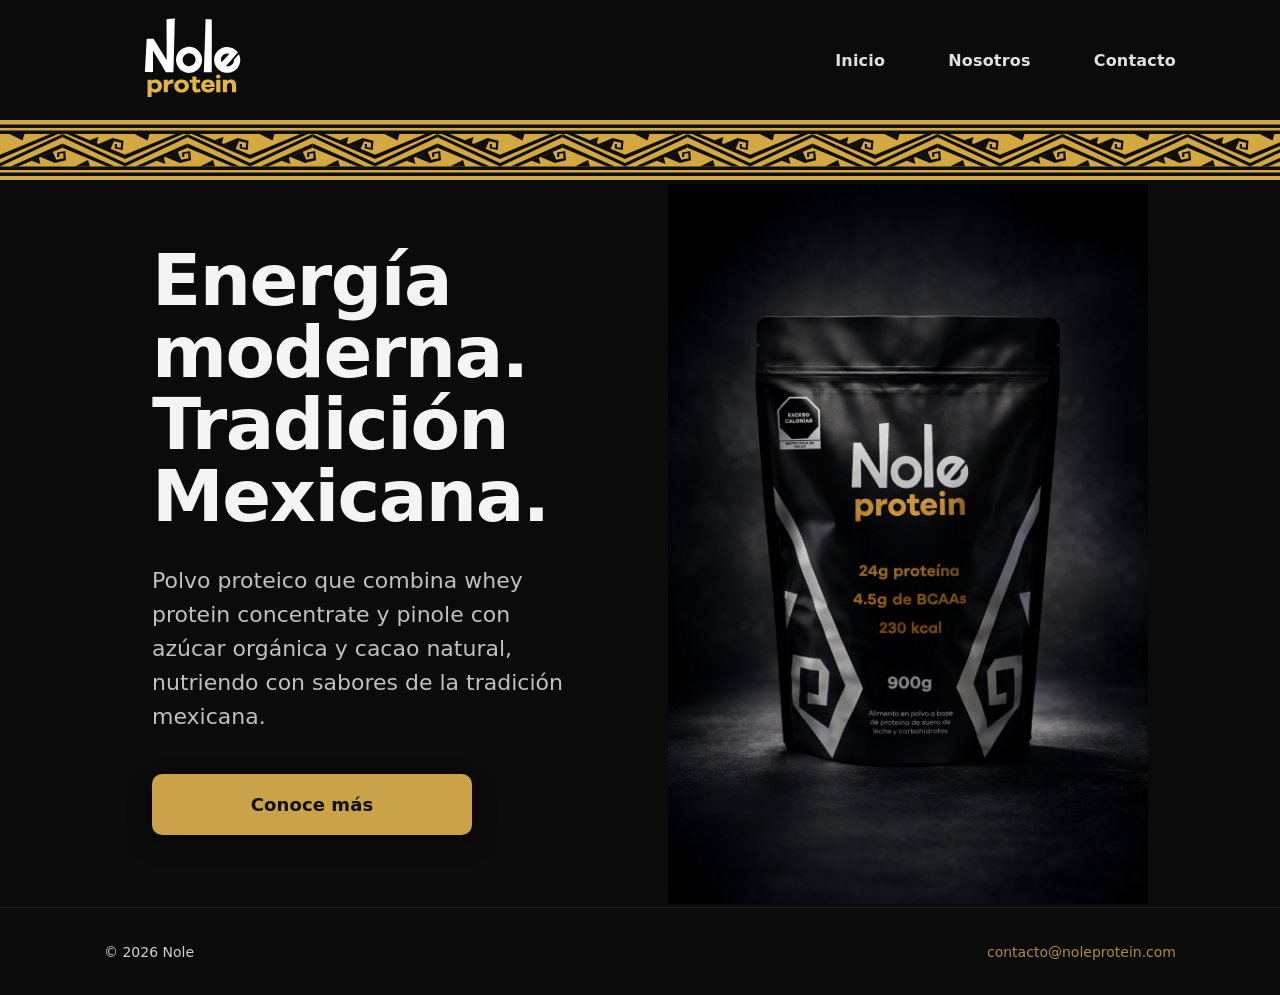
==== index.html @ 372ef3c8 "Spanish homepage copy update + new contact email" ====
<!doctype html>
<html lang="es">
<head>
  <meta charset="utf-8" />
  <meta name="viewport" content="width=device-width,initial-scale=1" />
  <title>Nole Protein</title>
  <link rel="stylesheet" href="./style.css" />
</head>
<body>

  <div class="container">
    <header class="site-header">
      <a class="brand" href="./index.html" aria-label="Inicio de Nole Protein">
        <img src="./assets/logo.svg" alt="Proteína Nole" />
      </a>

      <nav class="nav" aria-label="Principal">
        <a href="./index.html">Inicio</a>
        <a href="./about.html">Nosotros</a>
        <a href="mailto:contacto@noleprotein.com">Contacto</a>
      </nav>
    </header>
  </div>

  <div class="pattern-strip" role="presentation"></div>

  <main class="page">
    <div class="container">
      <section class="split">
        <div class="panel-left">
          <h1 class="h1">Energía moderna. Tradición Mexicana.</h1>
          <p class="lede">Polvo proteico que combina whey protein concentrate y pinole con azúcar orgánica y cacao natural, nutriendo con sabores de la tradición mexicana.</p>
          <a class="btn" href="./about.html">Conoce más</a>
        </div>

        <div class="panel-right">
          <img class="hero-media" src="./assets/product.png" alt="Maqueta del empaque de Nole Protein" />
        </div>
      </section>
    </div>
  </main>

  <footer class="site-footer">
    <div class="container footer-inner">
      <div class="footer-left">&copy; <span id="year"></span> Nole</div>
      <div class="footer-right">
        <a href="mailto:contacto@noleprotein.com">contacto@noleprotein.com</a>
      </div>
    </div>
  </footer>

  <script>
    document.getElementById("year").textContent = new Date().getFullYear();
  </script>

</body>
</html>
---- style.css ----
:root{
  --bg:#0b0b0b;
  --panel:#101010;
  --panel-2:#0f0f0f;
  --text:#f4f4f4;
  --muted:rgba(244,244,244,.78);
  --stroke:rgba(255,255,255,.12);
  --gold:#caa24a;

  --container:1120px;
  --radius:18px;
  --header-h:120px;
  --strip-h:60px;
  --footer-h:88px;
}

*{box-sizing:border-box}
html,body{height:100%}
body{
  margin:0;
  font-family: system-ui, -apple-system, Segoe UI, Roboto, Inter, Arial, sans-serif;
  background:var(--bg);
  color:var(--text);
}

a{color:inherit;text-decoration:none}
img{max-width:100%;display:block}

.container{
  max-width:var(--container);
  margin:0 auto;
  padding:0 24px;
}

/* Header */
.site-header{
  height:var(--header-h);
  display:flex;
  align-items:center;
  justify-content:space-between;
  gap:24px;
}

.brand{
  display:flex;
  align-items:center;
  gap:12px;
}

.brand img{
  height:112px;
  width:auto;
}

.nav{
  display:flex;
  gap:63px;
  font-weight:600;
  letter-spacing:.2px;
}

.nav a{ opacity:.92; }
.nav a:hover{
  opacity:1;
  text-decoration:underline;
  text-underline-offset:6px;
}

/* Pattern strip */
.pattern-strip{
  height:var(--strip-h);
  width:100%;
  background-image:url("./assets/pattern.svg");
  background-repeat:repeat-x;
  background-position:left center;
  background-size:auto var(--strip-h);
}

/* Page layout */
.page{
  min-height:calc(100vh - var(--header-h) - var(--strip-h) - var(--footer-h));
  display:flex;
  align-items:stretch;
}

.split{
  display:grid;
  grid-template-columns:1fr 1fr;
  align-items:stretch;
  width:100%;
}

/* Left panel */
.panel-left{
  display:flex;
  flex-direction:column;
  justify-content:center;
  padding:64px 56px 72px 48px;
  background:none;
}

/* Right panel */
.panel-right{
  display:flex;
  align-items:center;
  justify-content:center;
  background:var(--bg);
  padding:0;
  overflow:hidden;
}

/* Hero image — equal padding top/bottom via parent's padding */
.hero-media{
  width:100%;
  max-width:480px;
  height:auto;
  object-fit:contain;
}

/* Typography */
.h1{
  font-size:72px;
  line-height:1.0;
  letter-spacing:-1.5px;
  margin:0 0 32px;
  font-weight:800;
}

.h2{
  font-size:27px;
  line-height:1.05;
  letter-spacing:-.9px;
  margin:0 0 18px;
  font-weight:800;
}

.lede{
  font-size:22px;
  line-height:1.55;
  color:var(--muted);
  margin:0 0 40px;
  max-width:38ch;
}

.body{
  font-size:18px;
  line-height:1.65;
  color:var(--muted);
  margin:0 0 18px;
  max-width:58ch;
}

.panel-left .body:nth-of-type(2){
  font-size:27px;
  line-height:1.05;
  font-weight:800;
  color:var(--text);
}

/* Button */
.btn{
  display:inline-flex;
  align-items:center;
  justify-content:center;
  padding:20px 0;
  border-radius:10px;
  font-weight:700;
  font-size:18px;
  background:var(--gold);
  color:#121212;
  border:0;
  cursor:pointer;
  width:320px;
  max-width:100%;
  box-shadow:0 8px 24px rgba(0,0,0,.3);
  letter-spacing:.1px;
}
.btn:hover{ filter:brightness(1.06) }
.btn:active{ transform:translateY(1px) }

/* About portrait */
.portrait{
  width:min(540px,100%);
  border-radius:14px;
  overflow:hidden;
  box-shadow:0 18px 42px rgba(0,0,0,.45);
}

/* Footer */
.site-footer{
  height:var(--footer-h);
  display:flex;
  align-items:center;
  border-top:1px solid rgba(255,255,255,0.08);
  background:#0b0b0b;
}

.footer-inner{
  display:flex;
  align-items:center;
  justify-content:space-between;
  font-size:14px;
  opacity:.85;
  width:100%;
}

.footer-right a{
  text-decoration:none;
  color:#caa24c;
}

.footer-right a:hover{ opacity:1; }

.nav-link--shop{
  color:var(--accent);
  font-weight:600;
}

/* Mobile */
@media (max-width:900px){
  .split{ grid-template-columns:1fr }
  .panel-left{ padding:40px 28px; }
  .panel-right{ min-height:360px; padding:40px 28px; }
  .h1{ font-size:44px; }
  .h2{ font-size:28.5px; }
  .panel-left .body:nth-of-type(2){ font-size:28.5px; }
  .lede{ font-size:20px; }
  .btn{ width:100%; }
}
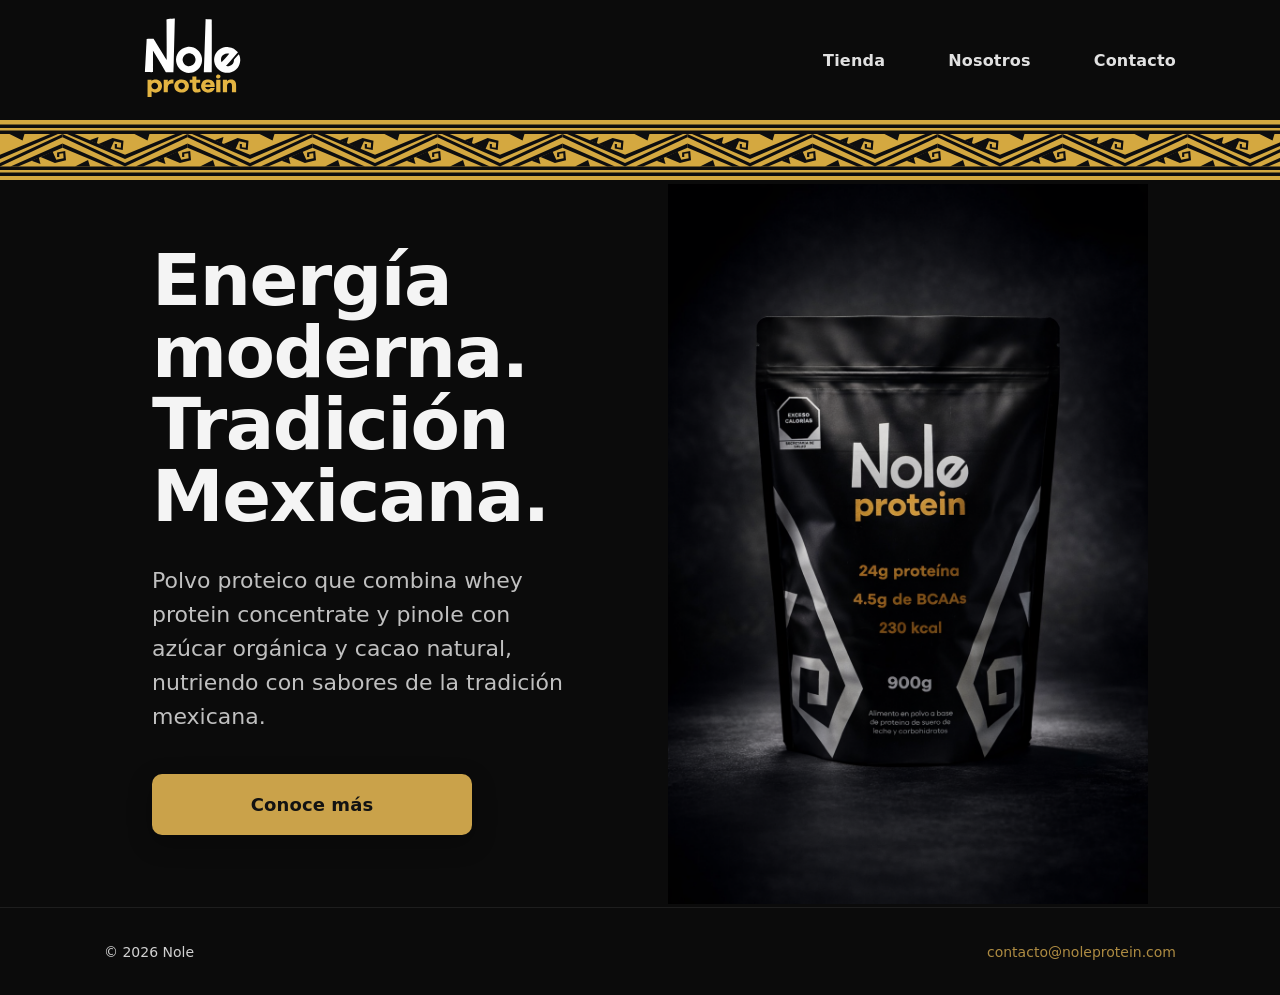
==== commit 7b1feac1: "Layout fixes, about portrait alignment, Spanish pages, contact + gracias pages" ====
--- a/index.html
+++ b/index.html
@@ -15,9 +15,9 @@
       </a>
 
       <nav class="nav" aria-label="Principal">
-        <a href="./index.html">Inicio</a>
+        <a href="coming-soon.html">Tienda</a>
         <a href="./about.html">Nosotros</a>
-        <a href="mailto:contacto@noleprotein.com">Contacto</a>
+        <a href="./contacto.html">Contacto</a>
       </nav>
     </header>
   </div>
--- a/style.css
+++ b/style.css
@@ -83,6 +83,109 @@
   align-items:stretch;
 }
 
+.coming-soon{
+  min-height:calc(100vh - var(--header-h) - var(--strip-h) - var(--footer-h));
+  display:flex;
+}
+
+.coming-soon-inner{
+  width:100%;
+  display:flex;
+  align-items:center;
+  padding-top:clamp(40px, 8vh, 96px);
+  padding-bottom:clamp(40px, 8vh, 96px);
+}
+
+.coming-soon-inner > div{
+  max-width:720px;
+}
+
+.contact-page{
+  min-height:calc(100vh - var(--header-h) - var(--strip-h) - var(--footer-h));
+  display:flex;
+}
+
+.contact-inner{
+  width:100%;
+  display:flex;
+  align-items:center;
+  justify-content:center;
+  padding-top:clamp(40px, 8vh, 96px);
+  padding-bottom:clamp(40px, 8vh, 96px);
+}
+
+.contact-card{
+  width:100%;
+  max-width:760px;
+}
+
+.contact-title{
+  margin:0 0 18px;
+  font-size:clamp(38px, 6vw, 56px);
+  line-height:1.05;
+  letter-spacing:-1px;
+}
+
+.contact-copy{
+  margin:0 0 30px;
+  color:var(--muted);
+  font-size:18px;
+  line-height:1.5;
+  max-width:56ch;
+}
+
+.contact-form{
+  display:grid;
+  gap:18px;
+}
+
+.form-field{
+  display:grid;
+  gap:8px;
+}
+
+.form-field label{
+  font-size:15px;
+  font-weight:600;
+}
+
+.form-field input,
+.form-field textarea{
+  width:100%;
+  border:1px solid var(--stroke);
+  background:var(--panel-2);
+  color:var(--text);
+  border-radius:10px;
+  padding:14px 16px;
+  font:inherit;
+}
+
+.form-field textarea{
+  resize:vertical;
+  min-height:140px;
+}
+
+.form-field input:focus,
+.form-field textarea:focus{
+  outline:2px solid rgba(202,162,74,.45);
+  outline-offset:1px;
+}
+
+.form-feedback,
+.form-error-copy{
+  margin:0;
+  font-size:15px;
+  line-height:1.45;
+}
+
+.form-error-copy{
+  color:var(--muted);
+}
+
+.is-hidden{
+  display:none;
+}
+
 .split{
   display:grid;
   grid-template-columns:1fr 1fr;
@@ -90,6 +193,13 @@
   width:100%;
 }
 
+.about-grid{
+  display:grid;
+  grid-template-columns:1.1fr 0.9fr;
+  gap:48px;
+  align-items:start;
+}
+
 /* Left panel */
 .panel-left{
   display:flex;
@@ -107,6 +217,11 @@
   background:var(--bg);
   padding:0;
   overflow:hidden;
+}
+
+.page-about .panel-right{
+  align-items:flex-start;
+  padding-top:80px; /* controls vertical placement */
 }
 
 /* Hero image — equal padding top/bottom via parent's padding */
@@ -186,6 +301,26 @@
   box-shadow:0 18px 42px rgba(0,0,0,.45);
 }
 
+.about-portrait{
+  width:100%;
+  max-width:520px;
+  border-radius:16px;
+  display:block;
+}
+
+.about-portrait-wrapper{
+  display:flex;
+  align-items:flex-start;
+  justify-content:flex-end;
+  padding-top:2.25rem;
+}
+
+@media (min-width:1200px){
+  .about-portrait{
+    max-width:580px;
+  }
+}
+
 /* Footer */
 .site-footer{
   height:var(--footer-h);
@@ -219,11 +354,28 @@
 /* Mobile */
 @media (max-width:900px){
   .split{ grid-template-columns:1fr }
+  .about-grid{
+    grid-template-columns:1fr;
+  }
   .panel-left{ padding:40px 28px; }
   .panel-right{ min-height:360px; padding:40px 28px; }
+  .about-portrait-wrapper{
+    justify-content:center;
+    margin-top:24px;
+  }
   .h1{ font-size:44px; }
   .h2{ font-size:28.5px; }
   .panel-left .body:nth-of-type(2){ font-size:28.5px; }
   .lede{ font-size:20px; }
   .btn{ width:100%; }
-}
+  .coming-soon-inner{
+    align-items:flex-start;
+    padding-top:40px;
+    padding-bottom:56px;
+  }
+  .contact-inner{
+    align-items:flex-start;
+    padding-top:40px;
+    padding-bottom:56px;
+  }
+}
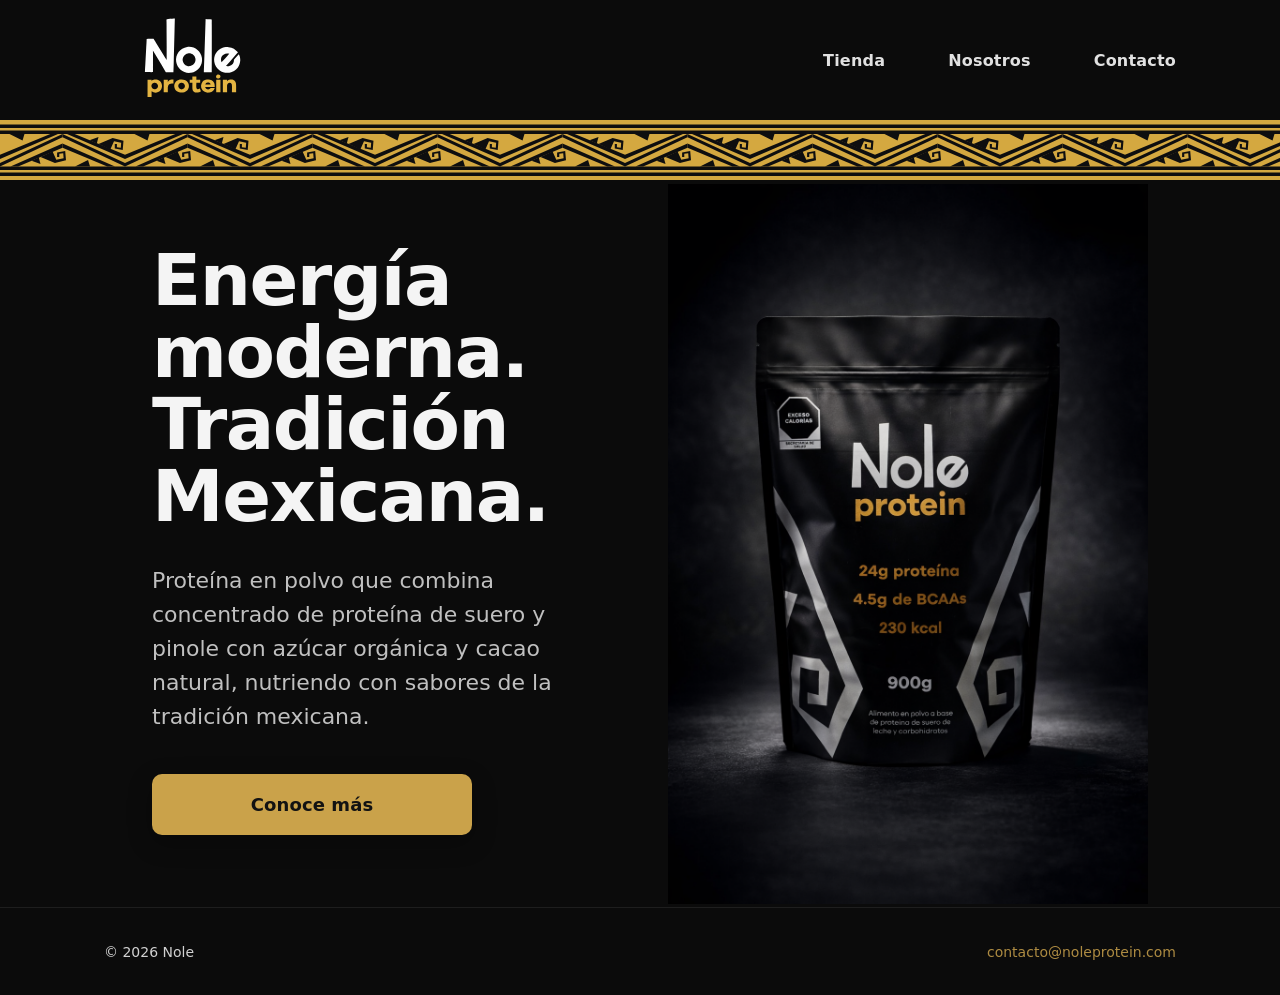
==== commit 6dc98d6c: "Spanish copy update" ====
--- a/index.html
+++ b/index.html
@@ -3,9 +3,50 @@
 <head>
   <meta charset="utf-8" />
   <meta name="viewport" content="width=device-width,initial-scale=1" />
-  <title>Nole Protein</title>
+
+  <!-- Title -->
+  <title>Nole Protein | Proteína con pinole y tradición mexicana</title>
+
+  <!-- Meta description -->
+  <meta name="description" content="Nole Protein combina whey protein con pinole, cacao natural y azúcar orgánica. Proteína premium con tradición mexicana para energía moderna." />
+
+  <!-- Favicon -->
+  <link rel="icon" href="/favicon.png">
+  <link rel="apple-touch-icon" href="/favicon.png">
+
+  <!-- Canonical -->
+  <link rel="canonical" href="https://www.noleprotein.com">
+
+  <!-- Robots -->
+  <meta name="robots" content="index, follow">
+
+  <!-- Open Graph -->
+  <meta property="og:title" content="Nole Protein">
+  <meta property="og:description" content="Proteína premium con tradición mexicana. Whey protein + pinole + cacao natural.">
+  <meta property="og:type" content="website">
+  <meta property="og:url" content="https://www.noleprotein.com">
+  <meta property="og:image" content="https://www.noleprotein.com/favicon.png">
+
+  <!-- Structured Data -->
+  <script type="application/ld+json">
+  {
+    "@context": "https://schema.org",
+    "@type": "Product",
+    "name": "Nole Protein",
+    "description": "Proteína con pinole, cacao natural y whey protein inspirada en la tradición mexicana.",
+    "brand": {
+      "@type": "Brand",
+      "name": "Nole"
+    },
+    "category": "Protein Powder",
+    "url": "https://www.noleprotein.com",
+    "image": "https://www.noleprotein.com/favicon.png"
+  }
+  </script>
+
   <link rel="stylesheet" href="./style.css" />
 </head>
+<body>
 <body>
 
   <div class="container">
@@ -14,11 +55,26 @@
         <img src="./assets/logo.svg" alt="Proteína Nole" />
       </a>
 
-      <nav class="nav" aria-label="Principal">
+      <button class="nav-toggle" type="button"
+        aria-label="Abrir menú"
+        aria-controls="mobile-nav"
+        aria-expanded="false">
+        <span class="nav-toggle__bar"></span>
+        <span class="nav-toggle__bar"></span>
+        <span class="nav-toggle__bar"></span>
+      </button>
+
+      <nav class="nav" id="site-nav" aria-label="Principal">
         <a href="coming-soon.html">Tienda</a>
         <a href="./about.html">Nosotros</a>
         <a href="./contacto.html">Contacto</a>
       </nav>
+
+      <div class="mobile-nav" id="mobile-nav" hidden>
+        <a href="coming-soon.html">Tienda</a>
+        <a href="about.html">Nosotros</a>
+        <a href="contacto.html">Contacto</a>
+      </div>
     </header>
   </div>
 
@@ -28,8 +84,11 @@
     <div class="container">
       <section class="split">
         <div class="panel-left">
-          <h1 class="h1">Energía moderna. Tradición Mexicana.</h1>
-          <p class="lede">Polvo proteico que combina whey protein concentrate y pinole con azúcar orgánica y cacao natural, nutriendo con sabores de la tradición mexicana.</p>
+<h1 class="h1">Energía moderna. Tradición Mexicana.</h1>
+
+<p class="lede">
+Proteína en polvo que combina concentrado de proteína de suero y pinole con azúcar orgánica y cacao natural, nutriendo con sabores de la tradición mexicana.
+</p>
           <a class="btn" href="./about.html">Conoce más</a>
         </div>
 
@@ -53,5 +112,45 @@
     document.getElementById("year").textContent = new Date().getFullYear();
   </script>
 
+  <script>
+  (() => {
+    const btn = document.querySelector('.nav-toggle');
+    const panel = document.querySelector('#mobile-nav');
+    if (!btn || !panel) return;
+
+    const close = () => {
+      panel.hidden = true;
+      btn.setAttribute('aria-expanded', 'false');
+      btn.setAttribute('aria-label', 'Abrir menú');
+      document.body.classList.remove('mobile-nav-open');
+    };
+
+    const open = () => {
+      panel.hidden = false;
+      btn.setAttribute('aria-expanded', 'true');
+      btn.setAttribute('aria-label', 'Cerrar menú');
+      document.body.classList.add('mobile-nav-open');
+    };
+
+    btn.addEventListener('click', () => {
+      const isOpen = btn.getAttribute('aria-expanded') === 'true';
+      isOpen ? close() : open();
+    });
+
+    panel.addEventListener('click', (e) => {
+      if (e.target && e.target.matches('a')) close();
+    });
+
+    document.addEventListener('keydown', (e) => {
+      if (e.key === 'Escape') close();
+    });
+
+    // Close menu when resizing up to desktop
+    window.addEventListener('resize', () => {
+      if (window.innerWidth > 900) close();
+    });
+  })();
+  </script>
+
 </body>
 </html>
--- a/style.css
+++ b/style.css
@@ -66,6 +66,66 @@
   text-underline-offset:6px;
 }
 
+.nav-toggle{
+  display:none;
+  width:44px;
+  height:44px;
+  padding:0;
+  margin:0;
+  background:transparent;
+  border:0;
+  border-radius:10px;
+  cursor:pointer;
+  flex-direction:column;
+  align-items:center;
+  justify-content:center;
+}
+.nav-toggle{
+  gap:0;
+}
+.nav-toggle:focus-visible{
+  outline:2px solid rgba(202,162,74,.55);
+  outline-offset:2px;
+}
+.nav-toggle__bar{
+  display:block;
+  width:26px;
+  height:2px;
+  background:rgba(244,244,244,.92);
+  border-radius:999px;
+  margin:0;
+}
+.nav-toggle__bar + .nav-toggle__bar{
+  margin-top:6px;
+}
+
+.mobile-nav{
+  position:absolute;
+  top:calc(var(--header-h));
+  left:0;
+  right:0;
+  background:rgba(11,11,11,.92);
+  border-top:1px solid rgba(255,255,255,.10);
+  border-bottom:1px solid rgba(255,255,255,.10);
+  backdrop-filter:blur(10px);
+  padding:14px 24px 18px;
+  display:grid;
+  gap:10px;
+  z-index:50;
+}
+.mobile-nav[hidden]{
+  display:none;
+}
+.mobile-nav a{
+  padding:14px 12px;
+  border-radius:12px;
+  font-weight:700;
+  letter-spacing:.2px;
+}
+.mobile-nav a:hover{
+  background:rgba(255,255,255,.06);
+}
+
 /* Pattern strip */
 .pattern-strip{
   height:var(--strip-h);
@@ -92,6 +152,8 @@
   width:100%;
   display:flex;
   align-items:center;
+  justify-content:center;
+  text-align:center;
   padding-top:clamp(40px, 8vh, 96px);
   padding-bottom:clamp(40px, 8vh, 96px);
 }
@@ -139,6 +201,10 @@
   gap:18px;
 }
 
+.contact-form .btn{
+  margin-top:18px;
+}
+
 .form-field{
   display:grid;
   gap:8px;
@@ -195,7 +261,7 @@
 
 .about-grid{
   display:grid;
-  grid-template-columns:1.1fr 0.9fr;
+  grid-template-columns:0.9fr 1.1fr;
   gap:48px;
   align-items:start;
 }
@@ -221,7 +287,7 @@
 
 .page-about .panel-right{
   align-items:flex-start;
-  padding-top:80px; /* controls vertical placement */
+  padding-top:40px; /* controls vertical placement */
 }
 
 /* Hero image — equal padding top/bottom via parent's padding */
@@ -293,6 +359,10 @@
 .btn:hover{ filter:brightness(1.06) }
 .btn:active{ transform:translateY(1px) }
 
+.page-about .panel-left .btn{
+  margin-top:32px;
+}
+
 /* About portrait */
 .portrait{
   width:min(540px,100%);
@@ -312,7 +382,12 @@
   display:flex;
   align-items:flex-start;
   justify-content:flex-end;
-  padding-top:2.25rem;
+  padding-top:1.125rem;
+}
+
+.about-portrait-mobile{
+  display:none;
+  margin:28px 0 18px;
 }
 
 @media (min-width:1200px){
@@ -351,17 +426,69 @@
   font-weight:600;
 }
 
+.page-gracias .page{
+  display:flex;
+  align-items:center;
+  justify-content:center;
+  min-height:calc(100vh - var(--header-h) - var(--strip-h) - var(--footer-h));
+}
+
+.page-gracias .container{
+  text-align:center;
+}
+
+.page-gracias .btn{
+  margin-top:3rem;
+  margin-left:auto;
+  margin-right:auto;
+}
+
 /* Mobile */
 @media (max-width:900px){
-  .split{ grid-template-columns:1fr }
+  .site-header{
+    height:78px;
+    position:relative;
+  }
+  .brand img{
+    height:56px;
+  }
+  .nav{
+    display:none;
+  }
+  .nav-toggle{
+    display:inline-flex;
+  }
+  .mobile-nav{
+    top:78px;
+  }
+  .split{
+    display:grid;
+    grid-template-columns:1fr;
+  }
+  body:not(.page-about) .split .panel-right{
+    order:-1;
+  }
+  body:not(.page-about) .split .panel-left{
+    order:0;
+  }
+  body:not(.page-about) .split .panel-right{
+    padding:32px 28px 0;
+  }
+  body:not(.page-about) .split .panel-left{
+    padding:32px 28px 40px;
+  }
   .about-grid{
     grid-template-columns:1fr;
   }
+  .page-about .panel-left{
+    padding:34px 28px;
+  }
+  .page-about .panel-right{ padding-bottom:12px; }
   .panel-left{ padding:40px 28px; }
-  .panel-right{ min-height:360px; padding:40px 28px; }
+  .panel-right{ min-height:360px; padding:20px 28px; }
   .about-portrait-wrapper{
     justify-content:center;
-    margin-top:24px;
+    margin-top:12px;
   }
   .h1{ font-size:44px; }
   .h2{ font-size:28.5px; }
@@ -379,3 +506,7 @@
     padding-bottom:56px;
   }
 }
+
+@media (min-width:901px){
+  .page-about .panel-right{ display:flex; }
+}
